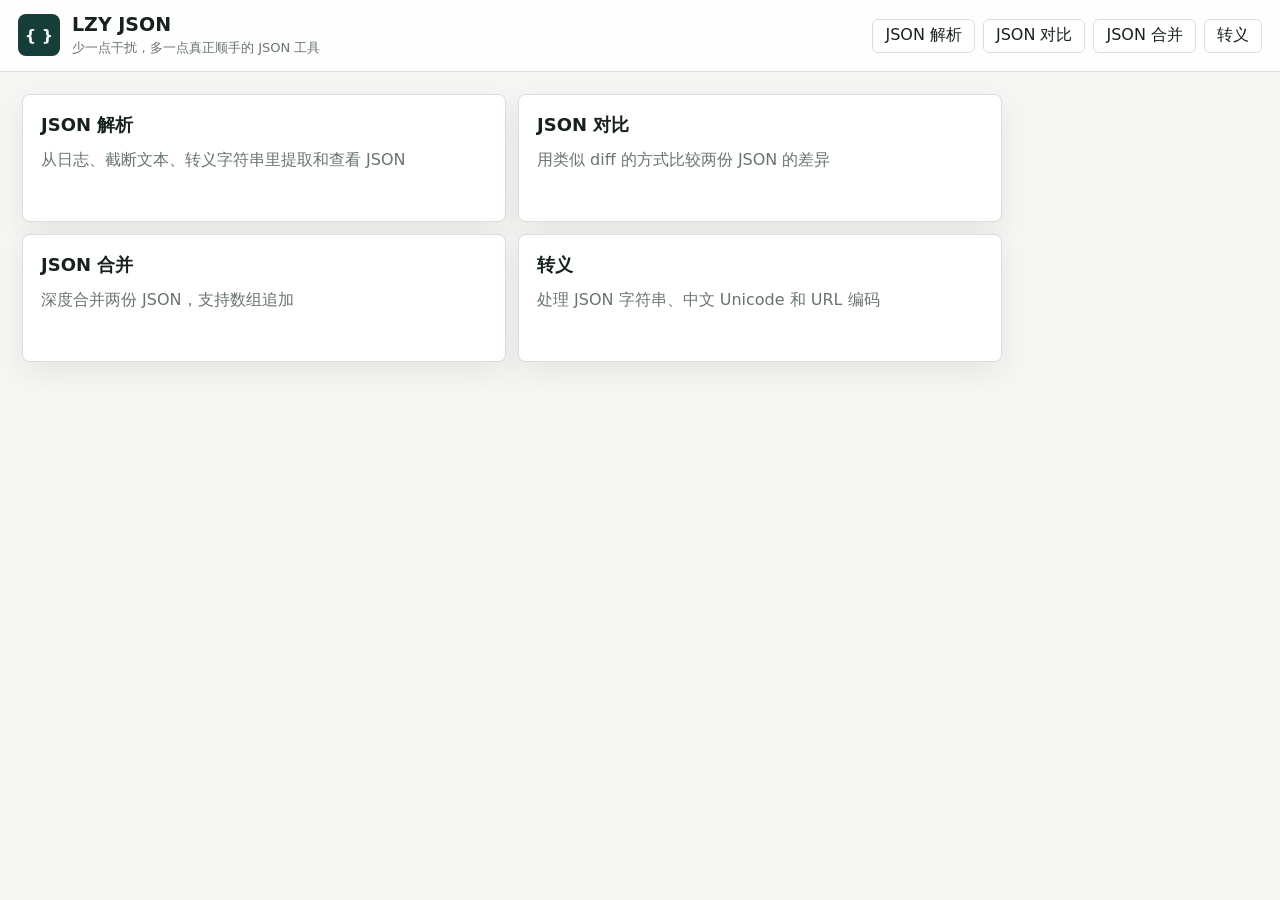
==== index.html @ 44694059 "Add entry and escape tools" ====
<!doctype html>
<html lang="zh-CN">
  <head>
    <meta charset="UTF-8" />
    <meta name="viewport" content="width=device-width, initial-scale=1.0" />
    <title>LZY JSON</title>
    <link rel="stylesheet" href="./styles.css?v=20260615-asset5" />
  </head>
  <body>
    <main class="app-shell entry-shell">
      <header class="topbar">
        <div class="brand">
          <span class="brand-mark">{ }</span>
          <div>
            <h1>LZY JSON</h1>
            <p>少一点干扰，多一点真正顺手的 JSON 工具</p>
          </div>
        </div>
        <div class="top-actions">
          <a class="icon-btn link-btn" href="./parse.html">JSON 解析</a>
          <a class="icon-btn link-btn" href="./compare.html">JSON 对比</a>
          <a class="icon-btn link-btn" href="./merge.html">JSON 合并</a>
          <a class="icon-btn link-btn" href="./escape.html">转义</a>
        </div>
      </header>

      <section class="entry-main">
        <div class="entry-grid">
          <a class="entry-card" href="./parse.html">
            <strong>JSON 解析</strong>
            <span>从日志、截断文本、转义字符串里提取和查看 JSON</span>
          </a>
          <a class="entry-card" href="./compare.html">
            <strong>JSON 对比</strong>
            <span>用类似 diff 的方式比较两份 JSON 的差异</span>
          </a>
          <a class="entry-card" href="./merge.html">
            <strong>JSON 合并</strong>
            <span>深度合并两份 JSON，支持数组追加</span>
          </a>
          <a class="entry-card" href="./escape.html">
            <strong>转义</strong>
            <span>处理 JSON 字符串、中文 Unicode 和 URL 编码</span>
          </a>
        </div>
      </section>
    </main>
  </body>
</html>
---- styles.css ----
:root {
  color-scheme: light;
  --bg: #f6f7f4;
  --surface: #ffffff;
  --surface-soft: #eef4f2;
  --ink: #17211f;
  --muted: #687470;
  --line: #d9e0dc;
  --accent: #0f7b68;
  --accent-strong: #075f52;
  --warn: #9b5b00;
  --danger: #b62d3a;
  --good: #18703f;
  --shadow: 0 10px 30px rgba(20, 35, 30, 0.08);
  --code-font-size: 13px;
  font-family:
    Inter, ui-sans-serif, system-ui, -apple-system, BlinkMacSystemFont, "Segoe UI",
    "PingFang SC", "Microsoft YaHei", sans-serif;
}

* {
  box-sizing: border-box;
}

[hidden] {
  display: none !important;
}

body {
  margin: 0;
  min-height: 100vh;
  background: var(--bg);
  color: var(--ink);
}

button,
input,
textarea,
a {
  font: inherit;
}

button {
  height: 34px;
  border: 1px solid var(--line);
  border-radius: 6px;
  background: var(--surface);
  color: var(--ink);
  cursor: pointer;
}

button:hover {
  border-color: #9cb8b1;
}

button:active {
  transform: translateY(1px);
}

button:disabled {
  cursor: not-allowed;
  opacity: 0.45;
}

.app-shell {
  min-height: 100vh;
  display: grid;
  grid-template-rows: auto 1fr;
}

.topbar {
  min-height: 72px;
  display: flex;
  align-items: center;
  justify-content: space-between;
  gap: 24px;
  padding: 12px 18px;
  border-bottom: 1px solid var(--line);
  background: rgba(255, 255, 255, 0.88);
  backdrop-filter: blur(16px);
}

.brand {
  min-width: 0;
  display: flex;
  align-items: center;
  gap: 12px;
}

.brand-mark {
  width: 42px;
  height: 42px;
  display: grid;
  place-items: center;
  border-radius: 8px;
  background: #163d37;
  color: #f5fbf8;
  font-weight: 800;
  letter-spacing: 0;
}

h1,
h2,
p {
  margin: 0;
}

h1 {
  font-size: 19px;
  line-height: 1.1;
}

.brand p {
  margin-top: 4px;
  color: var(--muted);
  font-size: 13px;
}

.top-actions,
.inline-actions,
.tabs,
.page-actions {
  display: flex;
  align-items: center;
  gap: 8px;
}

.tabs {
  flex-wrap: wrap;
}

.icon-btn,
.inline-actions button,
.tab {
  padding: 0 12px;
}

.link-btn {
  height: 34px;
  display: inline-flex;
  align-items: center;
  justify-content: center;
  border: 1px solid var(--line);
  border-radius: 6px;
  background: var(--surface);
  color: var(--ink);
  text-decoration: none;
}

.case-menu {
  position: relative;
  display: inline-flex;
}

.case-popover {
  position: absolute;
  top: calc(100% + 6px);
  right: 0;
  z-index: 20;
  min-width: 128px;
  padding: 6px;
  border: 1px solid var(--line);
  border-radius: 8px;
  background: #fff;
  box-shadow: 0 14px 34px rgba(24, 49, 44, 0.16);
}

.case-popover button {
  width: 100%;
  justify-content: flex-start;
  border: 0;
  background: transparent;
  text-align: left;
}

.case-popover button:hover {
  background: #eef5f2;
}

.workspace {
  --input-width: 48%;
  min-height: 0;
  display: grid;
  grid-template-columns: minmax(260px, var(--input-width)) 8px minmax(360px, 1fr);
  gap: 8px;
  padding: 12px;
}

.split-handle {
  align-self: stretch;
  border-radius: 999px;
  background: transparent;
  cursor: col-resize;
  position: relative;
}

.split-handle::before {
  content: "";
  position: absolute;
  top: 8px;
  bottom: 8px;
  left: 3px;
  width: 2px;
  border-radius: 999px;
  background: #cfd9d5;
}

.split-handle:hover::before,
.split-handle.dragging::before {
  background: var(--accent);
}

.pane {
  min-width: 0;
  min-height: 0;
  display: grid;
  grid-template-rows: auto 1fr;
  border: 1px solid var(--line);
  border-radius: 8px;
  background: var(--surface);
  box-shadow: var(--shadow);
  overflow: hidden;
}

.result-pane {
  position: relative;
  grid-template-rows: auto auto auto auto auto minmax(0, 1fr);
}

.pane-head {
  min-height: 54px;
  display: flex;
  justify-content: space-between;
  align-items: center;
  gap: 16px;
  padding: 10px 12px;
  border-bottom: 1px solid var(--line);
}

.pane-head h2 {
  font-size: 15px;
}

.pane-head span {
  display: inline-block;
  margin-top: 3px;
  color: var(--muted);
  font-size: 12px;
}

textarea {
  width: 100%;
  min-width: 0;
  min-height: 0;
  resize: none;
  border: 0;
  outline: 0;
  padding: 14px;
  color: #14201e;
  background: #fbfcfa;
  font-family: "SFMono-Regular", Consolas, "Liberation Mono", Menlo, monospace;
  font-size: var(--code-font-size);
  line-height: 1.6;
}

.status-panel {
  margin: 10px 12px 0;
  padding: 9px 11px;
  border: 1px solid var(--line);
  border-radius: 6px;
  background: var(--surface-soft);
  color: var(--muted);
  font-size: 13px;
  line-height: 1.45;
}

.status-panel.ok {
  border-color: #b8d8c6;
  background: #eff8f2;
  color: var(--good);
}

.status-panel.warn {
  border-color: #ead2a6;
  background: #fff8e8;
  color: var(--warn);
}

.status-panel.error {
  border-color: #efbdc2;
  background: #fff1f2;
  color: var(--danger);
}

.candidate-bar {
  display: flex;
  flex-wrap: wrap;
  gap: 8px;
  padding: 8px 12px 0;
  overflow: visible;
}

.candidate-bar button {
  flex: 0 0 auto;
  height: 30px;
  background: #f8faf8;
  color: #41514d;
  font-size: 12px;
}

.candidate-bar button.active {
  border-color: var(--accent);
  color: var(--accent-strong);
  background: #edf8f5;
}

.context-toggle {
  justify-self: start;
  width: fit-content;
  height: 30px;
  margin: 8px 12px 0;
  padding: 0 10px;
  border-color: #cfe0da;
  background: #f3faf7;
  color: #176a5d;
  font-size: 12px;
}

.context-popover {
  position: fixed;
  z-index: 20;
  width: min(720px, calc(100vw - 24px));
  max-height: min(420px, calc(100vh - 96px));
  display: grid;
  grid-template-columns: repeat(auto-fit, minmax(240px, 1fr));
  gap: 8px;
  padding: 10px;
  border: 1px solid #cad9d4;
  border-radius: 8px;
  background: rgba(255, 255, 255, 0.98);
  box-shadow: 0 18px 50px rgba(20, 35, 30, 0.18);
  overflow: auto;
}

.context-popover-head {
  grid-column: 1 / -1;
  display: flex;
  align-items: center;
  justify-content: space-between;
  gap: 12px;
  padding: 0 2px 2px;
}

.context-popover-head strong {
  font-size: 13px;
}

.context-popover-head button {
  height: 26px;
  padding: 0 8px;
  color: var(--muted);
  font-size: 12px;
}

.context-popover > .context-item {
  min-width: 0;
  border: 1px solid var(--line);
  border-radius: 6px;
  background: #fbfcfa;
}

.context-head {
  display: flex;
  align-items: center;
  justify-content: space-between;
  gap: 8px;
  padding: 7px 9px 0;
}

.context-popover strong {
  color: var(--muted);
  font-size: 12px;
}

.context-head button {
  height: 24px;
  padding: 0 8px;
  color: var(--muted);
  font-size: 12px;
}

.context-tokens {
  max-height: 96px;
  display: flex;
  flex-wrap: wrap;
  gap: 5px;
  padding: 7px 9px 9px;
  overflow: auto;
  color: #30413d;
  font-family: "SFMono-Regular", Consolas, "Liberation Mono", Menlo, monospace;
  font-size: calc(var(--code-font-size) - 1px);
  line-height: 1.45;
}

.context-token {
  max-width: 100%;
  padding: 2px 6px;
  border: 1px solid #dfe8e4;
  border-radius: 5px;
  background: #ffffff;
  overflow-wrap: anywhere;
}

.context-empty {
  color: var(--muted);
}

.tool-row {
  display: flex;
  justify-content: space-between;
  align-items: center;
  gap: 12px;
  padding: 9px 12px;
  border-bottom: 1px solid var(--line);
  background: #ffffff;
  flex-wrap: wrap;
}

.search-box {
  flex: 1;
  min-width: 160px;
  display: flex;
  align-items: center;
  gap: 8px;
  height: 36px;
  border: 1px solid var(--line);
  border-radius: 6px;
  padding: 0 10px;
  background: #fbfcfa;
  color: var(--muted);
  font-size: 13px;
}

.search-box input {
  min-width: 0;
  flex: 1;
  border: 0;
  outline: 0;
  background: transparent;
}

.switches {
  display: flex;
  align-items: center;
  gap: 10px;
  color: var(--muted);
  font-size: 13px;
}

.font-controls {
  display: inline-flex;
  align-items: center;
  gap: 6px;
  color: var(--muted);
  font-size: 12px;
}

.font-controls button {
  width: 34px;
  height: 30px;
  padding: 0;
}

.font-controls span {
  min-width: 34px;
  text-align: center;
}

.switches label {
  display: inline-flex;
  align-items: center;
  gap: 5px;
  white-space: nowrap;
}

.switches input[type="checkbox"] {
  width: 15px;
  height: 15px;
  accent-color: var(--accent);
}

.switches input[type="number"] {
  width: 46px;
  height: 30px;
  border: 1px solid var(--line);
  border-radius: 6px;
  padding: 0 6px;
  background: #fff;
}

.tab.active {
  border-color: var(--accent);
  background: #eaf6f3;
  color: var(--accent-strong);
}

.view-stack {
  min-height: 0;
  min-width: 0;
  overflow: auto;
  background: #f4f7f5;
}

.tree-view,
.table-view,
.diff-view {
  padding: 10px;
}

.raw-view {
  box-sizing: border-box;
  width: 100%;
  max-width: 100%;
  min-width: 0;
  min-height: 100%;
  margin: 0;
  padding: 14px;
  overflow: auto;
  font-family: "SFMono-Regular", Consolas, "Liberation Mono", Menlo, monospace;
  font-size: var(--code-font-size);
  line-height: 1.6;
  white-space: pre-wrap;
  overflow-wrap: anywhere;
  word-break: break-all;
  contain: inline-size;
}

.json-text-view {
  display: block;
  tab-size: 2;
}

.json-text-node.collapsed > .json-text-children,
.json-text-node.collapsed > .json-text-closing {
  display: none;
}

.json-text-line {
  min-width: 0;
  display: grid;
  grid-template-columns: 20px minmax(0, 1fr);
  padding-left: calc(var(--text-depth) * 20px);
  line-height: 1.62;
}

.json-text-line code {
  min-width: 0;
  white-space: pre-wrap;
  overflow-wrap: anywhere;
  word-break: break-all;
}

.json-text-toggle {
  width: 18px;
  height: 22px;
  margin-top: 1px;
  padding: 0;
  border: 0;
  border-radius: 4px;
  background: transparent;
  color: #48655e;
  font-family: inherit;
  line-height: 1;
}

.json-text-toggle:hover {
  background: #e5efeb;
}

.json-text-toggle.empty {
  pointer-events: none;
}

.tree-view {
  display: grid;
  gap: 3px;
}

.node {
  position: relative;
  min-height: 32px;
  display: grid;
  grid-template-columns: 24px minmax(0, 1fr) auto;
  align-items: center;
  gap: 7px;
  margin-left: calc(var(--depth) * 18px);
  padding: 4px 8px 4px 2px;
  border: 1px solid transparent;
  border-radius: 6px;
  font-family: "SFMono-Regular", Consolas, "Liberation Mono", Menlo, monospace;
  font-size: var(--code-font-size);
  line-height: 1.45;
}

.node::before {
  content: "";
  position: absolute;
  left: -10px;
  top: -4px;
  bottom: -4px;
  width: 1px;
  background: #dfe7e3;
  opacity: 0.85;
}

.node[style*="--depth: 0"]::before {
  display: none;
}

.node:hover {
  border-color: #d7e4df;
  background: #ffffff;
}

.container-node {
  background: rgba(255, 255, 255, 0.54);
}

.scalar-node {
  background: rgba(255, 255, 255, 0.3);
}

.node.hidden {
  display: none;
}

.twisty {
  width: 24px;
  height: 24px;
  padding: 0;
  border: 0;
  background: transparent;
  color: #47645e;
  font-size: 15px;
}

.twisty.empty {
  visibility: hidden;
}

.node-main {
  min-width: 0;
  display: flex;
  align-items: baseline;
  gap: 7px;
  overflow-wrap: anywhere;
}

.key {
  color: #1d5275;
  font-weight: 650;
}

.string {
  color: #8a4b12;
}

.number,
.boolean {
  color: #6741a1;
}

.null {
  color: #7b8790;
}

.meta {
  color: #74817d;
  font-size: 12px;
}

.node-title {
  min-width: 0;
}

.node-separator {
  color: #97a5a1;
}

.value-preview {
  min-width: 0;
  color: #30413d;
}

.editable-token {
  cursor: text;
  border-radius: 4px;
}

.editable-token:hover {
  background: #eaf3ef;
  box-shadow: 0 0 0 2px #eaf3ef;
}

.inline-edit-input {
  width: min(360px, 100%);
  min-width: 90px;
  height: 26px;
  padding: 2px 6px;
  border: 1px solid var(--accent);
  border-radius: 5px;
  background: #fff;
  color: var(--ink);
  font: inherit;
}

.type-pill {
  display: inline-flex;
  align-items: center;
  height: 20px;
  padding: 0 7px;
  border-radius: 999px;
  background: #e8f2ef;
  color: #176a5d;
  font-family: inherit;
  font-size: 11px;
  font-weight: 700;
}

.badge {
  display: inline-flex;
  align-items: center;
  height: 20px;
  margin-left: 6px;
  padding: 0 6px;
  border-radius: 999px;
  background: #e9f4f0;
  color: #0d6a5b;
  font-family: inherit;
  font-size: 11px;
}

.node-actions {
  display: flex;
  gap: 5px;
  opacity: 0;
  white-space: nowrap;
}

.copy-action {
  height: 24px;
  padding: 0 7px;
  border-color: #d2ddd9;
  background: #ffffff;
  font-size: 12px;
  color: #61706c;
}

.node:hover .node-actions,
.node:focus-within .node-actions {
  opacity: 1;
}

.match .node-main {
  background: #fff0bd;
  border-radius: 5px;
  padding: 1px 4px;
}

table {
  width: 100%;
  border-collapse: collapse;
  font-size: var(--code-font-size);
}

th,
td {
  max-width: 260px;
  padding: 8px 10px;
  border: 1px solid var(--line);
  text-align: left;
  vertical-align: top;
  overflow-wrap: anywhere;
}

th {
  position: sticky;
  top: 0;
  background: #eef4f2;
  z-index: 1;
}

.empty-state {
  padding: 28px;
  color: var(--muted);
  text-align: center;
}

.diff-input-row {
  display: grid;
  grid-template-columns: 160px minmax(240px, 1fr);
  gap: 12px;
  align-items: stretch;
}

.diff-input-row > div {
  padding: 10px;
  border: 1px solid var(--line);
  border-radius: 6px;
  background: #eef4f2;
}

.diff-input-row strong,
.diff-input-row span {
  display: block;
  color: var(--ink);
  font-size: 13px;
}

.diff-input-row p {
  margin-top: 5px;
  color: var(--muted);
  font-size: 12px;
  line-height: 1.45;
}

.diff-input-row label {
  min-width: 0;
  display: grid;
  grid-template-rows: auto 120px;
  gap: 6px;
  color: var(--muted);
  font-size: 13px;
}

.diff-input-row textarea {
  min-height: 120px;
  border: 1px solid var(--line);
  border-radius: 6px;
}

.diff-summary {
  margin-top: 10px;
  padding: 8px 10px;
  border: 1px solid var(--line);
  border-radius: 6px;
  background: #fbfcfa;
  color: var(--muted);
  font-size: 13px;
}

.diff-result {
  margin-top: 10px;
  display: grid;
  gap: 10px;
}

.git-diff-hunk {
  overflow: hidden;
  border: 1px solid #d7e0dc;
  border-radius: 8px;
  background: #fff;
  font-family: "SFMono-Regular", Consolas, "Liberation Mono", Menlo, monospace;
  font-size: var(--code-font-size);
}

.git-diff-hunk header {
  display: flex;
  align-items: center;
  gap: 8px;
  padding: 7px 10px;
  border-bottom: 1px solid #d7e0dc;
  background: #eef4f2;
  color: #53625e;
}

.git-diff-hunk header strong {
  color: #1f3d38;
  font-weight: 700;
  overflow-wrap: anywhere;
}

.git-diff-hunk header em {
  margin-left: auto;
  color: #71807b;
  font-style: normal;
}

.git-diff-code {
  display: grid;
}

.git-diff-line {
  display: grid;
  grid-template-columns: 28px minmax(0, 1fr);
  min-height: 24px;
  line-height: 1.55;
}

.git-diff-line code {
  padding: 3px 10px 3px 0;
  white-space: pre-wrap;
  overflow-wrap: anywhere;
}

.git-diff-sign {
  padding-top: 3px;
  text-align: center;
  user-select: none;
}

.git-diff-line.add {
  background: #e9f8ee;
  color: #143d26;
}

.git-diff-line.add .git-diff-sign {
  background: #d4f0dd;
  color: #176437;
}

.git-diff-line.del {
  background: #fff0f1;
  color: #5c1d24;
}

.git-diff-line.del .git-diff-sign {
  background: #f8d7da;
  color: #9f2835;
}

.json-body-diff {
  display: grid;
  grid-template-columns: minmax(0, 1fr) minmax(0, 1fr);
  overflow: hidden;
  border: 1px solid #d7e0dc;
  border-radius: 8px;
  background: #fff;
  font-family: "SFMono-Regular", Consolas, "Liberation Mono", Menlo, monospace;
  font-size: var(--code-font-size);
}

.json-body-head {
  position: sticky;
  top: 0;
  z-index: 1;
  padding: 8px 10px;
  border-bottom: 1px solid #d7e0dc;
  background: #eef4f2;
  color: #52615d;
  font-family: Inter, ui-sans-serif, system-ui, -apple-system, BlinkMacSystemFont, "Segoe UI",
    "PingFang SC", "Microsoft YaHei", sans-serif;
  font-weight: 700;
}

.json-body-head:first-child,
.json-body-cell.left {
  border-right: 1px solid #d7e0dc;
}

.json-body-cell {
  min-width: 0;
  display: grid;
  grid-template-columns: 24px minmax(0, 1fr);
  min-height: 26px;
  line-height: 1.55;
  border-bottom: 1px solid #edf2f0;
}

.json-body-cell code {
  min-width: 0;
  padding: 3px 8px 3px 0;
  white-space: pre-wrap;
  overflow-wrap: anywhere;
}

.json-prefix {
  padding-top: 3px;
  text-align: center;
  user-select: none;
}

.json-key {
  color: #1d5275;
  font-weight: 700;
}

.json-body-cell.added.right,
.json-body-cell.changed.right {
  background: #e9f8ee;
}

.json-body-cell.added.right .json-prefix,
.json-body-cell.changed.right .json-prefix {
  background: #d4f0dd;
  color: #176437;
}

.json-body-cell.removed.left,
.json-body-cell.changed.left {
  background: #fff0f1;
}

.json-body-cell.removed.left .json-prefix,
.json-body-cell.changed.left .json-prefix {
  background: #f8d7da;
  color: #9f2835;
}

.json-body-cell.added.left,
.json-body-cell.removed.right {
  background: #fafcfb;
  color: #a3afab;
}

.diff-row {
  display: grid;
  grid-template-columns: 88px minmax(140px, 1fr) minmax(120px, 1fr) minmax(120px, 1fr);
  gap: 8px;
  align-items: start;
  padding: 8px 10px;
  border: 1px solid var(--line);
  border-radius: 6px;
  background: #fff;
  font-family: "SFMono-Regular", Consolas, "Liberation Mono", Menlo, monospace;
  font-size: 12px;
  line-height: 1.45;
}

.diff-row.added {
  border-color: #b8d8c6;
  background: #f1f9f4;
}

.diff-row.removed {
  border-color: #efbdc2;
  background: #fff3f4;
}

.diff-row.changed {
  border-color: #ead2a6;
  background: #fff9ec;
}

.diff-kind {
  font-family: inherit;
  font-weight: 700;
}

.diff-path,
.diff-value {
  overflow-wrap: anywhere;
}

.toast {
  position: fixed;
  left: 50%;
  bottom: 20px;
  transform: translateX(-50%);
  max-width: min(420px, calc(100vw - 32px));
  padding: 10px 14px;
  border-radius: 6px;
  background: #14201e;
  color: #fff;
  font-size: 13px;
  opacity: 0;
  pointer-events: none;
  transition: opacity 0.16s ease;
}

.toast.show {
  opacity: 1;
}

.compare-shell {
  min-height: 100vh;
}

.entry-shell {
  min-height: 100vh;
}

.entry-main {
  min-height: 0;
  display: grid;
  align-content: start;
  padding: 22px;
}

.entry-grid {
  width: min(980px, 100%);
  display: grid;
  grid-template-columns: repeat(2, minmax(0, 1fr));
  gap: 12px;
}

.entry-card {
  min-height: 128px;
  display: grid;
  align-content: start;
  gap: 10px;
  padding: 18px;
  border: 1px solid var(--line);
  border-radius: 8px;
  background: #fff;
  color: var(--ink);
  text-decoration: none;
  box-shadow: var(--shadow);
}

.entry-card:hover {
  border-color: #9cb8b1;
}

.entry-card strong {
  font-size: 18px;
}

.entry-card span {
  color: var(--muted);
  line-height: 1.6;
}

.compare-workspace {
  min-height: 0;
  display: grid;
  grid-template-rows: auto minmax(260px, 42vh) minmax(0, 1fr);
  gap: 10px;
  padding: 12px;
}

.page-actions {
  min-width: 0;
  justify-content: flex-end;
  flex-wrap: wrap;
}

.compare-grid {
  min-height: 0;
  display: grid;
  grid-template-columns: minmax(260px, 1fr) minmax(260px, 1fr);
  gap: 10px;
}

.compare-pane {
  min-width: 0;
  min-height: 0;
  display: grid;
  grid-template-rows: auto 1fr;
  border: 1px solid var(--line);
  border-radius: 8px;
  background: #fff;
  box-shadow: var(--shadow);
  overflow: hidden;
}

.compare-pane span {
  padding: 10px 12px;
  border-bottom: 1px solid var(--line);
  color: var(--muted);
  font-size: 13px;
}

.compare-result-pane {
  min-height: 0;
  overflow: auto;
  border: 1px solid var(--line);
  border-radius: 8px;
  background: #f4f7f5;
  box-shadow: var(--shadow);
  padding: 10px;
}

.merge-workspace {
  grid-template-rows: auto minmax(260px, 40vh) minmax(0, 1fr);
}

.merge-select {
  display: inline-flex;
  align-items: center;
  gap: 6px;
  color: var(--muted);
  font-size: 13px;
}

.merge-select select {
  height: 34px;
  padding: 0 10px;
  border: 1px solid var(--line);
  border-radius: 6px;
  background: var(--surface);
  color: var(--ink);
  font: inherit;
}

.merge-output {
  min-height: 0;
  margin: 0;
  padding: 12px;
  overflow: auto;
  border: 1px solid #d7e0dc;
  border-radius: 8px;
  background: #fff;
  color: #21332f;
  font-family: "SFMono-Regular", Consolas, "Liberation Mono", Menlo, monospace;
  font-size: var(--code-font-size);
  line-height: 1.62;
  white-space: pre-wrap;
  overflow-wrap: anywhere;
}

.escape-help {
  min-height: 82px;
}

@media (max-width: 860px) {
  .topbar,
  .pane-head,
  .tool-row {
    align-items: stretch;
    flex-direction: column;
  }

  .top-actions,
  .inline-actions,
  .tabs,
  .page-actions,
  .switches {
    flex-wrap: wrap;
  }

  .context-panel {
    grid-template-columns: 1fr;
  }

  .workspace {
    grid-template-columns: 1fr;
    grid-template-rows: minmax(300px, 42vh) 0 minmax(420px, 1fr);
  }

  .split-handle {
    display: none;
  }

  .diff-input-row,
  .diff-row,
  .compare-grid,
  .entry-grid {
    grid-template-columns: 1fr;
  }

  .compare-workspace {
    grid-template-rows: auto auto minmax(360px, 1fr);
  }
}
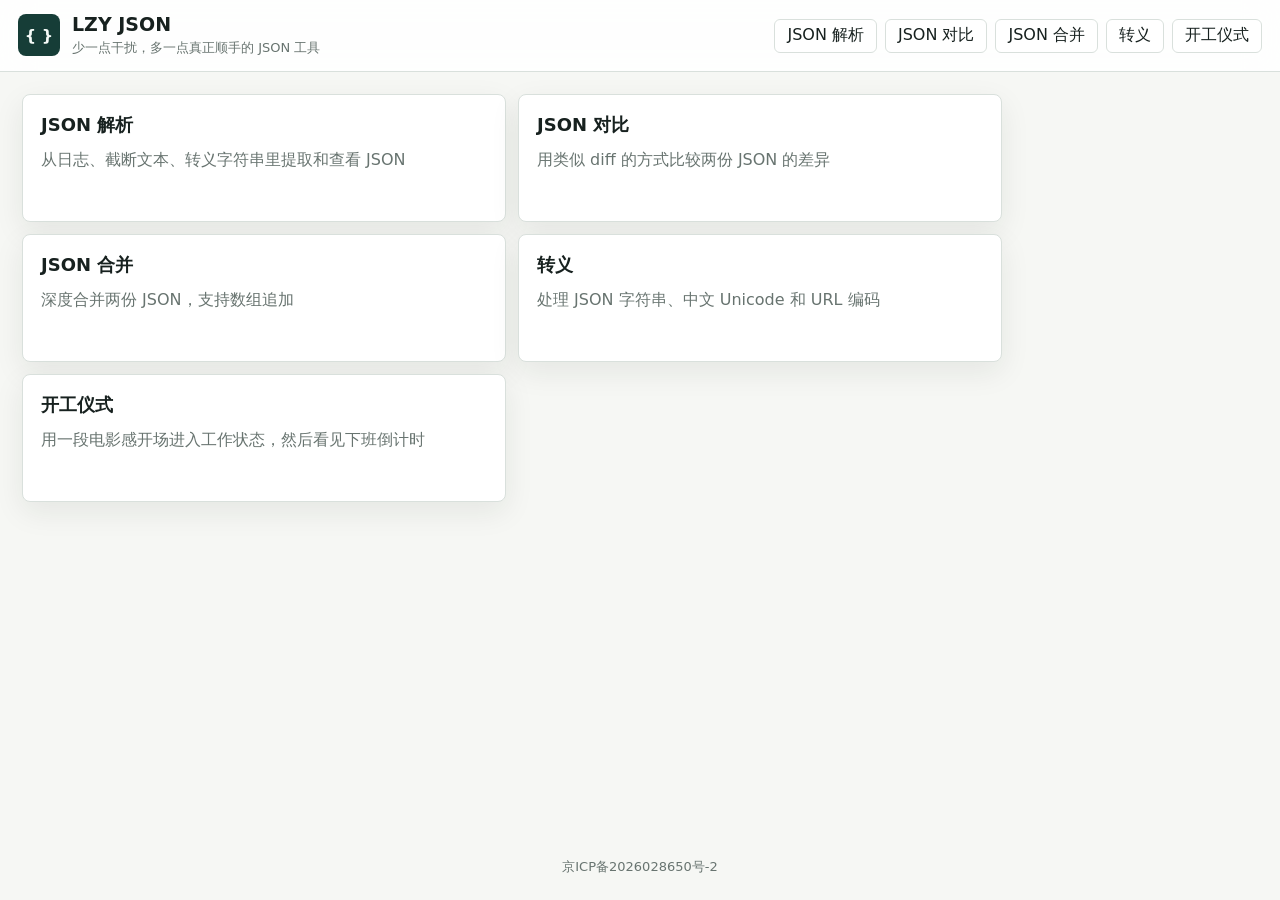
==== commit 54cef402: "Add workday page and beian footer" ====
--- a/index.html
+++ b/index.html
@@ -4,7 +4,7 @@
     <meta charset="UTF-8" />
     <meta name="viewport" content="width=device-width, initial-scale=1.0" />
     <title>LZY JSON</title>
-    <link rel="stylesheet" href="./styles.css?v=20260615-asset5" />
+    <link rel="stylesheet" href="./styles.css?v=20260625-beian1" />
   </head>
   <body>
     <main class="app-shell entry-shell">
@@ -21,6 +21,7 @@
           <a class="icon-btn link-btn" href="./compare.html">JSON 对比</a>
           <a class="icon-btn link-btn" href="./merge.html">JSON 合并</a>
           <a class="icon-btn link-btn" href="./escape.html">转义</a>
+          <a class="icon-btn link-btn" href="./workday.html">开工仪式</a>
         </div>
       </header>
 
@@ -42,8 +43,16 @@
             <strong>转义</strong>
             <span>处理 JSON 字符串、中文 Unicode 和 URL 编码</span>
           </a>
+          <a class="entry-card" href="./workday.html">
+            <strong>开工仪式</strong>
+            <span>用一段电影感开场进入工作状态，然后看见下班倒计时</span>
+          </a>
         </div>
       </section>
+
+      <footer class="site-footer">
+        <a href="https://beian.miit.gov.cn/" target="_blank" rel="noopener noreferrer">京ICP备2026028650号-2</a>
+      </footer>
     </main>
   </body>
 </html>
--- a/styles.css
+++ b/styles.css
@@ -65,7 +65,7 @@
 .app-shell {
   min-height: 100vh;
   display: grid;
-  grid-template-rows: auto 1fr;
+  grid-template-rows: auto 1fr auto;
 }
 
 .topbar {
@@ -119,18 +119,21 @@
 .top-actions,
 .inline-actions,
 .tabs,
+.view-actions,
 .page-actions {
   display: flex;
   align-items: center;
   gap: 8px;
 }
 
-.tabs {
+.tabs,
+.view-actions {
   flex-wrap: wrap;
 }
 
 .icon-btn,
 .inline-actions button,
+.view-actions button,
 .tab {
   padding: 0 12px;
 }
@@ -145,6 +148,27 @@
   background: var(--surface);
   color: var(--ink);
   text-decoration: none;
+}
+
+.site-footer {
+  display: flex;
+  align-items: center;
+  justify-content: center;
+  padding: 16px 20px 22px;
+  color: var(--muted);
+  font-size: 13px;
+  line-height: 1.6;
+}
+
+.site-footer a {
+  color: inherit;
+  text-decoration: none;
+}
+
+.site-footer a:hover {
+  color: var(--accent-strong);
+  text-decoration: underline;
+  text-underline-offset: 3px;
 }
 
 .case-menu {
@@ -178,10 +202,10 @@
 }
 
 .workspace {
-  --input-width: 48%;
+  --input-width: 38%;
   min-height: 0;
   display: grid;
-  grid-template-columns: minmax(260px, var(--input-width)) 8px minmax(360px, 1fr);
+  grid-template-columns: minmax(240px, var(--input-width)) 8px minmax(420px, 1fr);
   gap: 8px;
   padding: 12px;
 }
@@ -571,6 +595,8 @@
   color: #48655e;
   font-family: inherit;
   line-height: 1;
+  user-select: none;
+  touch-action: manipulation;
 }
 
 .json-text-toggle:hover {
@@ -583,31 +609,31 @@
 
 .tree-view {
   display: grid;
-  gap: 3px;
+  gap: 1px;
 }
 
 .node {
   position: relative;
-  min-height: 32px;
-  display: grid;
-  grid-template-columns: 24px minmax(0, 1fr) auto;
+  min-height: 26px;
+  display: grid;
+  grid-template-columns: 20px minmax(0, 1fr) auto;
   align-items: center;
-  gap: 7px;
-  margin-left: calc(var(--depth) * 18px);
-  padding: 4px 8px 4px 2px;
+  gap: 5px;
+  margin-left: calc(var(--depth) * 14px);
+  padding: 2px 6px 2px 1px;
   border: 1px solid transparent;
-  border-radius: 6px;
+  border-radius: 5px;
   font-family: "SFMono-Regular", Consolas, "Liberation Mono", Menlo, monospace;
   font-size: var(--code-font-size);
-  line-height: 1.45;
+  line-height: 1.32;
 }
 
 .node::before {
   content: "";
   position: absolute;
-  left: -10px;
-  top: -4px;
-  bottom: -4px;
+  left: -8px;
+  top: -2px;
+  bottom: -2px;
   width: 1px;
   background: #dfe7e3;
   opacity: 0.85;
@@ -635,13 +661,15 @@
 }
 
 .twisty {
-  width: 24px;
-  height: 24px;
+  width: 20px;
+  height: 20px;
   padding: 0;
   border: 0;
   background: transparent;
   color: #47645e;
-  font-size: 15px;
+  font-size: 13px;
+  user-select: none;
+  touch-action: manipulation;
 }
 
 .twisty.empty {
@@ -652,13 +680,14 @@
   min-width: 0;
   display: flex;
   align-items: baseline;
-  gap: 7px;
-  overflow-wrap: anywhere;
+  gap: 5px;
+  overflow-wrap: normal;
 }
 
 .key {
   color: #1d5275;
   font-weight: 650;
+  white-space: nowrap;
 }
 
 .string {
@@ -681,6 +710,8 @@
 
 .node-title {
   min-width: 0;
+  flex: 0 0 auto;
+  white-space: nowrap;
 }
 
 .node-separator {
@@ -688,8 +719,15 @@
 }
 
 .value-preview {
+  flex: 1 1 auto;
   min-width: 0;
   color: #30413d;
+  overflow-wrap: anywhere;
+}
+
+.value-preview.editing {
+  display: block;
+  align-self: center;
 }
 
 .editable-token {
@@ -703,8 +741,9 @@
 }
 
 .inline-edit-input {
-  width: min(360px, 100%);
+  width: 100%;
   min-width: 90px;
+  max-width: 100%;
   height: 26px;
   padding: 2px 6px;
   border: 1px solid var(--accent);
@@ -717,39 +756,39 @@
 .type-pill {
   display: inline-flex;
   align-items: center;
-  height: 20px;
-  padding: 0 7px;
-  border-radius: 999px;
-  background: #e8f2ef;
-  color: #176a5d;
+  height: 18px;
+  padding: 0 6px;
+  border-radius: 5px;
+  background: #eef1f0;
+  color: #7a8582;
   font-family: inherit;
   font-size: 11px;
-  font-weight: 700;
+  font-weight: 600;
 }
 
 .badge {
   display: inline-flex;
   align-items: center;
-  height: 20px;
-  margin-left: 6px;
+  height: 18px;
+  margin-left: 4px;
   padding: 0 6px;
-  border-radius: 999px;
-  background: #e9f4f0;
-  color: #0d6a5b;
+  border-radius: 5px;
+  background: #f0f2f1;
+  color: #7a8582;
   font-family: inherit;
   font-size: 11px;
 }
 
 .node-actions {
   display: flex;
-  gap: 5px;
+  gap: 4px;
   opacity: 0;
   white-space: nowrap;
 }
 
 .copy-action {
-  height: 24px;
-  padding: 0 7px;
+  height: 22px;
+  padding: 0 6px;
   border-color: #d2ddd9;
   background: #ffffff;
   font-size: 12px;
@@ -1213,10 +1252,829 @@
   min-height: 82px;
 }
 
+.workday-page {
+  min-height: 100vh;
+  background: #050806;
+  color: #f8efe0;
+  overflow-x: hidden;
+}
+
+.workday-shell {
+  position: relative;
+  min-height: 100vh;
+  overflow: hidden;
+  isolation: isolate;
+  background: #050806;
+}
+
+.workday-backdrop {
+  position: fixed;
+  inset: 0;
+  z-index: -2;
+  overflow: hidden;
+  background: #050806;
+}
+
+.workday-backdrop img {
+  width: 100%;
+  height: 100%;
+  object-fit: cover;
+  opacity: 0.98;
+  transform: scale(1.035);
+  filter: saturate(1.08) contrast(1.04) brightness(0.92);
+  transition:
+    opacity 0.5s ease,
+    filter 0.5s ease,
+    transform 1.2s ease;
+}
+
+.workday-shell[data-intro="ready"] .workday-backdrop img,
+.workday-shell[data-intro="armed"] .workday-backdrop img {
+  opacity: 0.16;
+  transform: scale(1.1);
+  filter: saturate(0.72) contrast(1.18) brightness(0.34) blur(10px);
+}
+
+.workday-shell[data-intro="slicing"] .workday-backdrop img {
+  opacity: 0.72;
+  transform: scale(1.055);
+  filter: saturate(1.1) contrast(1.12) brightness(0.78) blur(2px);
+}
+
+.workday-backdrop canvas,
+.cinema-vignette,
+.cinema-scan {
+  position: absolute;
+  inset: 0;
+  pointer-events: none;
+}
+
+.workday-backdrop canvas {
+  mix-blend-mode: screen;
+  opacity: 0.58;
+}
+
+.cinema-vignette {
+  background:
+    linear-gradient(180deg, rgba(5, 8, 6, 0.84), rgba(5, 8, 6, 0.18) 42%, rgba(5, 8, 6, 0.74)),
+    radial-gradient(circle at 52% 42%, rgba(237, 167, 71, 0.1), transparent 34%),
+    radial-gradient(circle at 74% 44%, rgba(20, 148, 142, 0.18), transparent 30%);
+}
+
+.cinema-scan {
+  opacity: 0.16;
+  background-image: linear-gradient(rgba(255, 255, 255, 0.12) 1px, transparent 1px);
+  background-size: 100% 5px;
+}
+
+.ritual-intro,
+.countdown-stage {
+  min-height: 100vh;
+}
+
+.ritual-intro {
+  position: absolute;
+  inset: 0;
+  z-index: 4;
+  display: grid;
+  place-items: center;
+  padding: 96px 28px;
+  overflow: hidden;
+  cursor: pointer;
+}
+
+.ritual-intro::before {
+  content: "";
+  position: absolute;
+  inset: 0;
+  z-index: 0;
+  background:
+    radial-gradient(circle at 50% 50%, rgba(255, 245, 225, 0.07), transparent 19%),
+    linear-gradient(90deg, rgba(0, 0, 0, 0.96), rgba(2, 6, 7, 0.8) 50%, rgba(0, 0, 0, 0.96)),
+    linear-gradient(180deg, rgba(0, 0, 0, 0.98), rgba(2, 7, 8, 0.72) 46%, rgba(0, 0, 0, 0.98));
+  transition: opacity 0.42s ease;
+}
+
+.ritual-intro::after {
+  content: "";
+  position: absolute;
+  inset: -28%;
+  z-index: 1;
+  opacity: 0;
+  pointer-events: none;
+  background: linear-gradient(108deg, transparent 44%, rgba(255, 244, 218, 0.28), transparent 56%);
+  transform: translateX(-55%) rotate(-8deg);
+}
+
+.intro-static,
+.intro-ambient {
+  position: absolute;
+  inset: 0;
+  pointer-events: none;
+}
+
+.intro-static {
+  z-index: 1;
+  opacity: 0.22;
+  background-image:
+    linear-gradient(rgba(255, 255, 255, 0.11) 1px, transparent 1px),
+    radial-gradient(circle at 50% 50%, rgba(62, 212, 199, 0.1), transparent 40%);
+  background-size:
+    100% 4px,
+    100% 100%;
+}
+
+.intro-ambient {
+  z-index: 1;
+  opacity: 0.44;
+  mix-blend-mode: screen;
+  filter: blur(18px);
+}
+
+.intro-ambient-a {
+  background: radial-gradient(circle at 26% 54%, rgba(62, 212, 199, 0.18), transparent 28%);
+  animation: ambientDriftA 7s ease-in-out infinite alternate;
+}
+
+.intro-ambient-b {
+  background: radial-gradient(circle at 74% 44%, rgba(255, 213, 142, 0.16), transparent 30%);
+  animation: ambientDriftB 8s ease-in-out infinite alternate;
+}
+
+.ritual-intro.is-armed::before {
+  opacity: 0.98;
+}
+
+.ritual-intro.is-armed .ritual-trigger {
+  animation: triggerLock 180ms steps(1, end) forwards;
+}
+
+.ritual-intro.is-slicing {
+  pointer-events: none;
+}
+
+.ritual-intro.is-slicing::before {
+  opacity: 0.28;
+}
+
+.ritual-intro.is-slicing::after {
+  animation: slashWash 620ms ease-out forwards;
+}
+
+.letterbox {
+  position: absolute;
+  left: 0;
+  right: 0;
+  z-index: 6;
+  height: 13vh;
+  background: #020303;
+  pointer-events: none;
+}
+
+.letterbox-top {
+  top: 0;
+}
+
+.letterbox-bottom {
+  bottom: 0;
+}
+
+.ritual-intro.is-slicing .letterbox-top {
+  animation: letterboxTop 900ms 330ms ease-in-out forwards;
+}
+
+.ritual-intro.is-slicing .letterbox-bottom {
+  animation: letterboxBottom 900ms 330ms ease-in-out forwards;
+}
+
+.slash-stage {
+  position: relative;
+  z-index: 3;
+  display: grid;
+  place-items: center;
+  width: 100%;
+}
+
+.workday-eyebrow {
+  color: #ffd58e;
+  font-size: 14px;
+  font-weight: 800;
+}
+
+.ritual-trigger {
+  position: relative;
+  width: min(900px, calc(100vw - 44px));
+  min-height: 154px;
+  display: grid;
+  place-items: center;
+  border: 0;
+  border-radius: 0;
+  padding: 22px 34px;
+  background: transparent;
+  color: #fff6e6;
+  cursor: pointer;
+  text-align: center;
+  text-shadow:
+    0 0 1px rgba(255, 255, 255, 0.9),
+    0 0 34px rgba(62, 212, 199, 0.18),
+    0 14px 48px rgba(0, 0, 0, 0.7);
+  transform: translateZ(0);
+}
+
+.ritual-trigger:disabled {
+  opacity: 1;
+  cursor: default;
+}
+
+.ritual-trigger:active {
+  transform: translateZ(0);
+}
+
+.ritual-trigger::before,
+.ritual-trigger::after {
+  content: "";
+  position: absolute;
+  left: 8%;
+  right: 8%;
+  height: 1px;
+  pointer-events: none;
+  background: linear-gradient(90deg, transparent, rgba(255, 245, 224, 0.34), transparent);
+}
+
+.ritual-trigger::before {
+  top: 0;
+}
+
+.ritual-trigger::after {
+  bottom: 0;
+}
+
+.ritual-text {
+  grid-area: 1 / 1;
+  display: block;
+  max-width: 100%;
+  color: #fff7e8;
+  font-size: 58px;
+  font-weight: 760;
+  letter-spacing: 0;
+  line-height: 1.22;
+  overflow-wrap: anywhere;
+}
+
+.ritual-text-main {
+  position: relative;
+  z-index: 2;
+  animation: ritualTextFlicker 3.4s ease-in-out infinite;
+}
+
+.ritual-text-half {
+  position: relative;
+  z-index: 3;
+  opacity: 0;
+  color: #fff7e8;
+  text-shadow:
+    0 0 2px #ffffff,
+    0 0 22px rgba(255, 213, 142, 0.42),
+    0 0 42px rgba(62, 212, 199, 0.22);
+}
+
+.ritual-text-upper {
+  clip-path: polygon(0 0, 100% 0, 100% 44%, 0 62%);
+}
+
+.ritual-text-lower {
+  clip-path: polygon(0 62%, 100% 44%, 100% 100%, 0 100%);
+}
+
+.slash-blade,
+.slash-flare {
+  position: absolute;
+  z-index: 4;
+  pointer-events: none;
+  opacity: 0;
+}
+
+.slash-blade {
+  top: 50%;
+  left: 50%;
+  width: 76vw;
+  height: 5px;
+  background:
+    linear-gradient(90deg, transparent 3%, rgba(255, 255, 255, 0.98) 46%, #ffffff 50%, rgba(62, 212, 199, 0.74) 54%, transparent 97%),
+    linear-gradient(90deg, transparent 14%, rgba(255, 213, 142, 0.52), transparent 86%);
+  box-shadow:
+    0 0 12px rgba(255, 255, 255, 0.9),
+    0 0 34px rgba(62, 212, 199, 0.48),
+    0 0 66px rgba(255, 213, 142, 0.35);
+  transform: translate3d(-96vw, -50%, 0) rotate(-18deg);
+}
+
+.slash-flare {
+  width: 260px;
+  aspect-ratio: 1;
+  border-radius: 50%;
+  border: 1px solid rgba(255, 245, 224, 0.4);
+  background: radial-gradient(circle, rgba(255, 245, 224, 0.62), rgba(62, 212, 199, 0.12) 34%, transparent 68%);
+  transform: scale(0.08);
+  filter: blur(1px);
+}
+
+.slash-shards {
+  position: absolute;
+  inset: 0;
+  z-index: 5;
+  pointer-events: none;
+}
+
+.slash-shards span {
+  position: absolute;
+  top: 50%;
+  left: 50%;
+  width: var(--w);
+  height: var(--h);
+  border-radius: 999px;
+  opacity: 0;
+  background: linear-gradient(90deg, rgba(255, 255, 255, 0.95), rgba(62, 212, 199, 0.35));
+  box-shadow: 0 0 12px rgba(255, 255, 255, 0.62);
+  transform: translate(-50%, -50%) rotate(var(--r));
+}
+
+.ritual-intro.is-slicing .ritual-text-main {
+  animation: mainTextVanish 220ms ease forwards;
+}
+
+.ritual-intro.is-slicing .ritual-text-upper {
+  animation: splitUpper 1100ms 90ms cubic-bezier(0.16, 0.82, 0.26, 1) forwards;
+}
+
+.ritual-intro.is-slicing .ritual-text-lower {
+  animation: splitLower 1100ms 90ms cubic-bezier(0.16, 0.82, 0.26, 1) forwards;
+}
+
+.ritual-intro.is-slicing .slash-blade {
+  animation: bladeCut 520ms ease-out forwards;
+}
+
+.ritual-intro.is-slicing .slash-flare {
+  animation: flareBurst 680ms 80ms ease-out forwards;
+}
+
+.ritual-intro.is-slicing .slash-shards span {
+  animation: shardBurst 900ms var(--delay) ease-out forwards;
+}
+
+.ritual-intro.intro-complete {
+  animation: introExit 260ms ease forwards;
+}
+
+.countdown-stage {
+  position: relative;
+  z-index: 1;
+  display: grid;
+  grid-template-rows: auto 1fr;
+  opacity: 0;
+  transform: translateY(12px);
+}
+
+.countdown-stage.stage-underlay {
+  opacity: 0.92;
+  transform: none;
+  filter: blur(4px) brightness(0.72);
+}
+
+.countdown-stage.stage-ready {
+  animation: stageEnter 720ms ease-out forwards;
+}
+
+.workday-topbar {
+  min-height: 76px;
+  display: flex;
+  align-items: center;
+  justify-content: space-between;
+  gap: 24px;
+  padding: 16px 22px;
+  border-bottom: 1px solid rgba(255, 228, 177, 0.2);
+  background: rgba(5, 8, 6, 0.36);
+  backdrop-filter: blur(18px);
+}
+
+.workday-brand {
+  min-width: 0;
+  display: inline-flex;
+  align-items: center;
+  gap: 12px;
+  color: #fff7e8;
+  text-decoration: none;
+}
+
+.workday-brand span:last-child {
+  display: grid;
+  gap: 3px;
+}
+
+.workday-brand strong {
+  font-size: 17px;
+}
+
+.workday-brand small {
+  color: rgba(248, 239, 224, 0.62);
+  font-size: 12px;
+}
+
+.workday-topbar .link-btn {
+  border-color: rgba(255, 228, 177, 0.24);
+  background: rgba(7, 15, 15, 0.54);
+  color: #f8efe0;
+}
+
+.workday-topbar .link-btn:hover {
+  border-color: rgba(62, 212, 199, 0.62);
+}
+
+.workday-footer {
+  padding: 0 8vw 28px;
+  justify-content: flex-start;
+  color: rgba(248, 239, 224, 0.68);
+}
+
+.workday-footer a:hover {
+  color: #fff7e8;
+}
+
+.countdown-hero {
+  min-height: 0;
+  display: grid;
+  grid-template-columns: minmax(0, 1fr) minmax(300px, 380px);
+  gap: 40px;
+  align-items: end;
+  padding: 60px 8vw 74px;
+}
+
+.countdown-copy {
+  min-width: 0;
+}
+
+.countdown-copy h1 {
+  margin-top: 12px;
+  color: #fff7e8;
+  font-size: 56px;
+  line-height: 1.04;
+  text-shadow: 0 16px 44px rgba(0, 0, 0, 0.54);
+}
+
+.time-grid {
+  width: min(760px, 100%);
+  display: grid;
+  grid-template-columns: repeat(3, minmax(132px, 1fr));
+  gap: 12px;
+  margin-top: 28px;
+}
+
+.time-unit {
+  min-width: 0;
+  min-height: 142px;
+  display: grid;
+  align-content: center;
+  justify-items: center;
+  gap: 8px;
+  border: 1px solid rgba(255, 228, 177, 0.28);
+  border-radius: 8px;
+  background:
+    linear-gradient(180deg, rgba(255, 255, 255, 0.11), rgba(255, 255, 255, 0.035)),
+    rgba(5, 8, 6, 0.46);
+  box-shadow: 0 20px 60px rgba(0, 0, 0, 0.24);
+  backdrop-filter: blur(18px);
+}
+
+.time-unit strong {
+  color: #fff7e8;
+  font-family: "SFMono-Regular", Consolas, "Liberation Mono", Menlo, monospace;
+  font-size: 56px;
+  line-height: 1;
+}
+
+.time-unit span {
+  color: rgba(248, 239, 224, 0.66);
+  font-size: 14px;
+  font-weight: 700;
+}
+
+.workday-status {
+  max-width: 680px;
+  margin-top: 22px;
+  color: rgba(248, 239, 224, 0.76);
+  font-size: 18px;
+  line-height: 1.65;
+}
+
+.orbit-dashboard {
+  min-width: 0;
+  display: grid;
+  gap: 16px;
+  justify-items: center;
+  padding: 22px;
+  border: 1px solid rgba(62, 212, 199, 0.24);
+  border-radius: 8px;
+  background:
+    linear-gradient(160deg, rgba(11, 25, 24, 0.78), rgba(5, 8, 6, 0.44)),
+    rgba(5, 8, 6, 0.48);
+  box-shadow: 0 24px 70px rgba(0, 0, 0, 0.28);
+  backdrop-filter: blur(18px);
+}
+
+.progress-orbit {
+  width: 210px;
+  aspect-ratio: 1;
+  display: grid;
+  place-items: center;
+  border-radius: 50%;
+  background:
+    radial-gradient(circle, rgba(6, 12, 12, 0.94) 56%, transparent 57%),
+    conic-gradient(#ffd58e var(--progress), rgba(62, 212, 199, 0.2) 0);
+  box-shadow:
+    inset 0 0 40px rgba(62, 212, 199, 0.12),
+    0 0 42px rgba(211, 59, 47, 0.12);
+}
+
+.progress-orbit > div {
+  width: 152px;
+  aspect-ratio: 1;
+  display: grid;
+  align-content: center;
+  justify-items: center;
+  gap: 6px;
+  border: 1px solid rgba(255, 228, 177, 0.18);
+  border-radius: 50%;
+  background: rgba(3, 6, 6, 0.74);
+}
+
+.progress-orbit strong {
+  color: #fff7e8;
+  font-family: "SFMono-Regular", Consolas, "Liberation Mono", Menlo, monospace;
+  font-size: 34px;
+}
+
+.progress-orbit span {
+  color: rgba(248, 239, 224, 0.64);
+  font-size: 13px;
+  font-weight: 700;
+}
+
+.schedule-controls {
+  width: 100%;
+  display: grid;
+  grid-template-columns: 1fr 1fr 42px;
+  gap: 10px;
+  align-items: end;
+}
+
+.schedule-controls label {
+  min-width: 0;
+  display: grid;
+  gap: 6px;
+  color: rgba(248, 239, 224, 0.66);
+  font-size: 13px;
+  font-weight: 700;
+}
+
+.schedule-controls input {
+  width: 100%;
+  height: 42px;
+  min-width: 0;
+  border: 1px solid rgba(255, 228, 177, 0.26);
+  border-radius: 6px;
+  padding: 0 10px;
+  background: rgba(4, 8, 8, 0.68);
+  color: #fff7e8;
+  color-scheme: dark;
+}
+
+.schedule-controls button {
+  width: 42px;
+  height: 42px;
+  padding: 0;
+  border-color: rgba(255, 228, 177, 0.28);
+  border-radius: 6px;
+  background: rgba(4, 8, 8, 0.68);
+  color: #ffd58e;
+  font-size: 20px;
+}
+
+@keyframes ambientDriftA {
+  to {
+    transform: translate3d(5%, -4%, 0) scale(1.08);
+  }
+}
+
+@keyframes ambientDriftB {
+  to {
+    transform: translate3d(-4%, 5%, 0) scale(1.1);
+  }
+}
+
+@keyframes ritualTextFlicker {
+  0%,
+  16%,
+  26%,
+  100% {
+    opacity: 1;
+    filter: blur(0);
+    transform: translate3d(0, 0, 0);
+  }
+
+  18% {
+    opacity: 0.58;
+    filter: blur(4px);
+    transform: translate3d(-2px, 0, 0);
+  }
+
+  19% {
+    opacity: 1;
+    filter: blur(0);
+    transform: translate3d(2px, 0, 0);
+  }
+
+  28% {
+    opacity: 0.82;
+    text-shadow:
+      2px 0 rgba(62, 212, 199, 0.42),
+      -2px 0 rgba(211, 59, 47, 0.34),
+      0 16px 48px rgba(0, 0, 0, 0.74);
+  }
+}
+
+@keyframes triggerLock {
+  to {
+    filter: contrast(1.28) brightness(1.2);
+  }
+}
+
+@keyframes slashWash {
+  0% {
+    opacity: 0;
+    transform: translateX(-55%) rotate(-8deg);
+  }
+
+  22%,
+  56% {
+    opacity: 1;
+  }
+
+  100% {
+    opacity: 0;
+    transform: translateX(58%) rotate(-8deg);
+  }
+}
+
+@keyframes mainTextVanish {
+  to {
+    opacity: 0;
+    filter: blur(9px);
+    transform: scale(0.98);
+  }
+}
+
+@keyframes bladeCut {
+  0% {
+    opacity: 0;
+    transform: translate3d(-96vw, -50%, 0) rotate(-18deg);
+  }
+
+  12%,
+  66% {
+    opacity: 1;
+  }
+
+  100% {
+    opacity: 0;
+    transform: translate3d(96vw, -50%, 0) rotate(-18deg);
+  }
+}
+
+@keyframes flareBurst {
+  0% {
+    opacity: 0;
+    transform: scale(0.08);
+  }
+
+  24% {
+    opacity: 1;
+  }
+
+  100% {
+    opacity: 0;
+    transform: scale(4.2);
+  }
+}
+
+@keyframes splitUpper {
+  0% {
+    opacity: 1;
+    transform: translate3d(0, 0, 0);
+  }
+
+  28% {
+    opacity: 1;
+  }
+
+  100% {
+    opacity: 0;
+    transform: translate3d(-96px, -54px, 0) rotate(-2deg);
+    filter: blur(8px);
+  }
+}
+
+@keyframes splitLower {
+  0% {
+    opacity: 1;
+    transform: translate3d(0, 0, 0);
+  }
+
+  28% {
+    opacity: 1;
+  }
+
+  100% {
+    opacity: 0;
+    transform: translate3d(104px, 58px, 0) rotate(2deg);
+    filter: blur(8px);
+  }
+}
+
+@keyframes shardBurst {
+  0% {
+    opacity: 0;
+    transform: translate(-50%, -50%) rotate(var(--r)) scaleX(0.2);
+  }
+
+  16% {
+    opacity: 1;
+  }
+
+  100% {
+    opacity: 0;
+    transform: translate(calc(-50% + var(--x)), calc(-50% + var(--y))) rotate(calc(var(--r) + 160deg)) scaleX(1);
+  }
+}
+
+@keyframes letterboxTop {
+  0% {
+    transform: translateY(0);
+  }
+
+  100% {
+    transform: translateY(-100%);
+  }
+}
+
+@keyframes letterboxBottom {
+  0% {
+    transform: translateY(0);
+  }
+
+  100% {
+    transform: translateY(100%);
+  }
+}
+
+@keyframes introExit {
+  to {
+    opacity: 0;
+    filter: blur(12px);
+  }
+}
+
+@keyframes stageEnter {
+  to {
+    opacity: 1;
+    transform: translateY(0);
+  }
+}
+
+@media (prefers-reduced-motion: reduce) {
+  .ritual-text-main,
+  .intro-ambient-a,
+  .intro-ambient-b,
+  .letterbox-top,
+  .letterbox-bottom,
+  .ritual-intro::after,
+  .ritual-intro.is-slicing .ritual-text-main,
+  .ritual-intro.is-slicing .ritual-text-upper,
+  .ritual-intro.is-slicing .ritual-text-lower,
+  .ritual-intro.is-slicing .slash-blade,
+  .ritual-intro.is-slicing .slash-flare,
+  .ritual-intro.is-slicing .slash-shards span,
+  .ritual-intro.intro-complete,
+  .countdown-stage.stage-ready {
+    animation-duration: 1ms;
+  }
+}
+
 @media (max-width: 860px) {
   .topbar,
   .pane-head,
-  .tool-row {
+  .tool-row,
+  .workday-topbar {
     align-items: stretch;
     flex-direction: column;
   }
@@ -1224,6 +2082,7 @@
   .top-actions,
   .inline-actions,
   .tabs,
+  .view-actions,
   .page-actions,
   .switches {
     flex-wrap: wrap;
@@ -1252,4 +2111,60 @@
   .compare-workspace {
     grid-template-rows: auto auto minmax(360px, 1fr);
   }
-}
+
+  .ritual-intro {
+    padding: 84px 22px;
+  }
+
+  .ritual-text,
+  .countdown-copy h1 {
+    font-size: 42px;
+  }
+
+  .workday-status {
+    font-size: 16px;
+  }
+
+  .ritual-trigger {
+    min-height: 132px;
+    padding: 18px 18px;
+  }
+
+  .countdown-hero {
+    grid-template-columns: 1fr;
+    align-items: start;
+    gap: 24px;
+    padding: 34px 18px 42px;
+  }
+
+  .time-grid {
+    grid-template-columns: 1fr;
+  }
+
+  .time-unit {
+    min-height: 112px;
+  }
+
+  .time-unit strong {
+    font-size: 46px;
+  }
+
+  .orbit-dashboard {
+    width: 100%;
+  }
+}
+
+@media (max-width: 520px) {
+  .ritual-text,
+  .countdown-copy h1 {
+    font-size: 34px;
+  }
+
+  .schedule-controls {
+    grid-template-columns: 1fr;
+  }
+
+  .schedule-controls button {
+    width: 100%;
+  }
+}
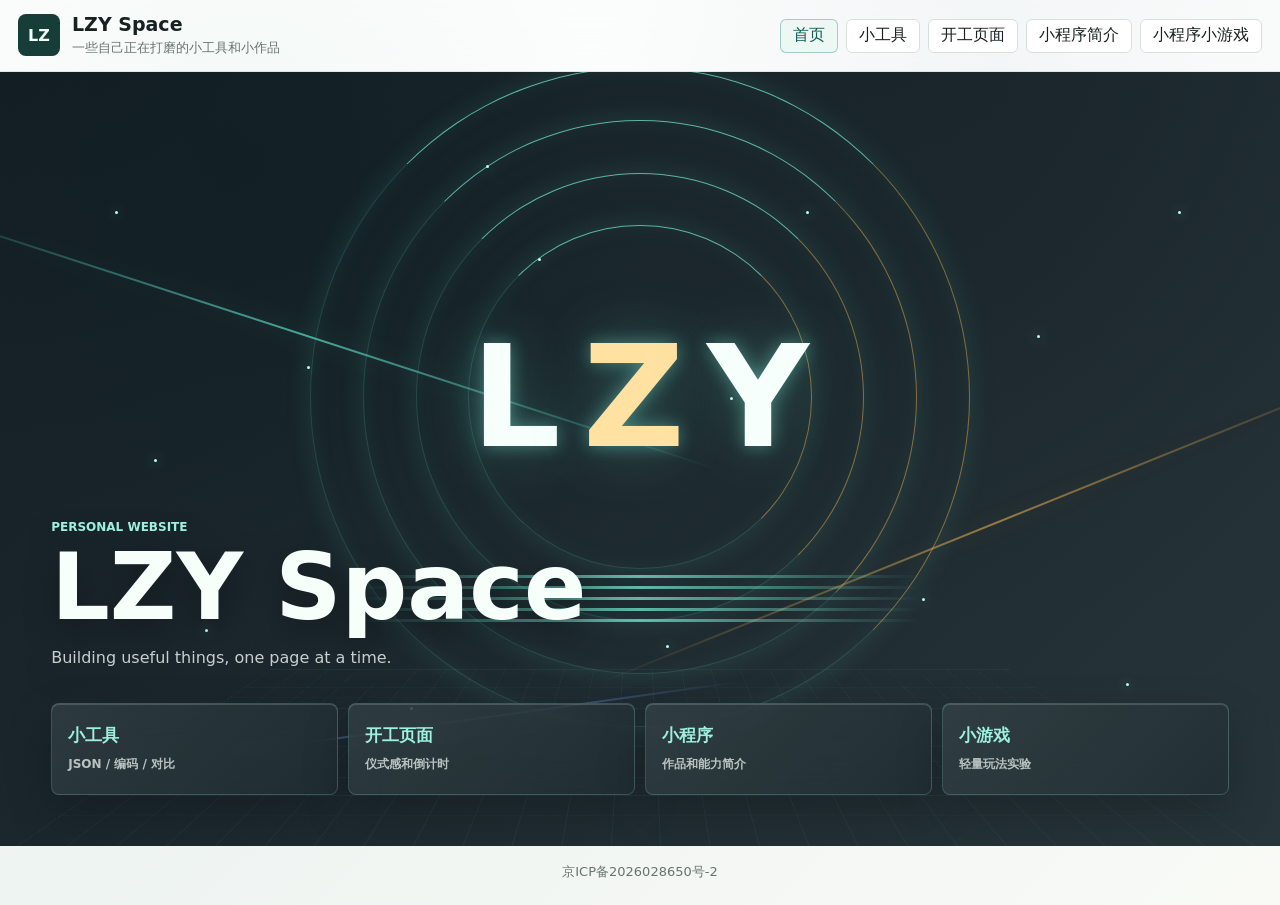
==== commit 6d44d5e4: "Update personal homepage" ====
--- a/index.html
+++ b/index.html
@@ -3,54 +3,86 @@
   <head>
     <meta charset="UTF-8" />
     <meta name="viewport" content="width=device-width, initial-scale=1.0" />
-    <title>LZY JSON</title>
-    <link rel="stylesheet" href="./styles.css?v=20260625-beian1" />
+    <title>LZY 个人网站</title>
+    <link rel="stylesheet" href="./styles.css?v=20260625-home3" />
   </head>
   <body>
-    <main class="app-shell entry-shell">
-      <header class="topbar">
-        <div class="brand">
-          <span class="brand-mark">{ }</span>
+    <main class="app-shell home-shell">
+      <header class="topbar home-topbar">
+        <a class="brand home-brand" href="./index.html" aria-label="回到首页">
+          <span class="brand-mark">LZ</span>
           <div>
-            <h1>LZY JSON</h1>
-            <p>少一点干扰，多一点真正顺手的 JSON 工具</p>
+            <h1>LZY Space</h1>
+            <p>一些自己正在打磨的小工具和小作品</p>
+          </div>
+        </a>
+        <nav class="top-actions" aria-label="主导航">
+          <a class="icon-btn link-btn active" href="./index.html">首页</a>
+          <a class="icon-btn link-btn" href="./parse.html">小工具</a>
+          <a class="icon-btn link-btn" href="./workday.html">开工页面</a>
+          <a class="icon-btn link-btn" href="./miniapp.html">小程序简介</a>
+          <a class="icon-btn link-btn" href="./minigame.html">小程序小游戏</a>
+        </nav>
+      </header>
+
+      <section class="home-hero visual-home" aria-label="个人网站首页">
+        <div class="visual-stage" aria-hidden="true">
+          <span class="stage-grid"></span>
+          <span class="stage-scanline"></span>
+          <span class="stage-beam beam-a"></span>
+          <span class="stage-beam beam-b"></span>
+          <span class="stage-beam beam-c"></span>
+          <div class="stage-rings">
+            <span></span>
+            <span></span>
+            <span></span>
+            <span></span>
+          </div>
+          <div class="stage-core">
+            <span>L</span>
+            <span>Z</span>
+            <span>Y</span>
+          </div>
+          <div class="stage-particles">
+            <i></i><i></i><i></i><i></i><i></i><i></i><i></i><i></i>
+            <i></i><i></i><i></i><i></i><i></i><i></i><i></i><i></i>
+          </div>
+          <div class="stage-lines">
+            <span></span>
+            <span></span>
+            <span></span>
+            <span></span>
+            <span></span>
           </div>
         </div>
-        <div class="top-actions">
-          <a class="icon-btn link-btn" href="./parse.html">JSON 解析</a>
-          <a class="icon-btn link-btn" href="./compare.html">JSON 对比</a>
-          <a class="icon-btn link-btn" href="./merge.html">JSON 合并</a>
-          <a class="icon-btn link-btn" href="./escape.html">转义</a>
-          <a class="icon-btn link-btn" href="./workday.html">开工仪式</a>
+
+        <div class="visual-title">
+          <span>Personal Website</span>
+          <h2>LZY Space</h2>
+          <p>Building useful things, one page at a time.</p>
         </div>
-      </header>
 
-      <section class="entry-main">
-        <div class="entry-grid">
-          <a class="entry-card" href="./parse.html">
-            <strong>JSON 解析</strong>
-            <span>从日志、截断文本、转义字符串里提取和查看 JSON</span>
+        <nav class="home-quick-entry" aria-label="首页入口">
+          <a href="./parse.html">
+            <span>小工具</span>
+            <strong>JSON / 编码 / 对比</strong>
           </a>
-          <a class="entry-card" href="./compare.html">
-            <strong>JSON 对比</strong>
-            <span>用类似 diff 的方式比较两份 JSON 的差异</span>
+          <a href="./workday.html">
+            <span>开工页面</span>
+            <strong>仪式感和倒计时</strong>
           </a>
-          <a class="entry-card" href="./merge.html">
-            <strong>JSON 合并</strong>
-            <span>深度合并两份 JSON，支持数组追加</span>
+          <a href="./miniapp.html">
+            <span>小程序</span>
+            <strong>作品和能力简介</strong>
           </a>
-          <a class="entry-card" href="./escape.html">
-            <strong>转义</strong>
-            <span>处理 JSON 字符串、中文 Unicode 和 URL 编码</span>
+          <a href="./minigame.html">
+            <span>小游戏</span>
+            <strong>轻量玩法实验</strong>
           </a>
-          <a class="entry-card" href="./workday.html">
-            <strong>开工仪式</strong>
-            <span>用一段电影感开场进入工作状态，然后看见下班倒计时</span>
-          </a>
-        </div>
+        </nav>
       </section>
 
-      <footer class="site-footer">
+      <footer class="site-footer home-footer">
         <a href="https://beian.miit.gov.cn/" target="_blank" rel="noopener noreferrer">京ICP备2026028650号-2</a>
       </footer>
     </main>
--- a/styles.css
+++ b/styles.css
@@ -1160,6 +1160,874 @@
   line-height: 1.6;
 }
 
+.home-shell {
+  position: relative;
+  overflow: hidden;
+  background:
+    radial-gradient(circle at 18% 18%, rgba(15, 123, 104, 0.16), transparent 28%),
+    radial-gradient(circle at 78% 10%, rgba(60, 92, 135, 0.16), transparent 30%),
+    linear-gradient(135deg, #f7faf7 0%, #eef4f2 44%, #f9faf6 100%);
+}
+
+.home-topbar {
+  position: sticky;
+  top: 0;
+  z-index: 10;
+  border-bottom-color: rgba(217, 224, 220, 0.72);
+  background: rgba(255, 255, 255, 0.72);
+}
+
+.home-brand {
+  color: inherit;
+  text-decoration: none;
+}
+
+.link-btn.active,
+.home-topbar .link-btn:hover {
+  border-color: rgba(15, 123, 104, 0.34);
+  background: #edf7f4;
+  color: #0b5f52;
+}
+
+.home-hero {
+  position: relative;
+  min-height: clamp(560px, 74vh, 760px);
+  display: grid;
+  grid-template-columns: minmax(280px, 0.95fr) minmax(320px, 0.82fr);
+  align-items: center;
+  gap: 36px;
+  padding: clamp(34px, 6vw, 74px);
+}
+
+.home-ambient {
+  position: absolute;
+  inset: 0;
+  overflow: hidden;
+  pointer-events: none;
+}
+
+.home-light {
+  position: absolute;
+  width: 280px;
+  height: 280px;
+  border-radius: 999px;
+  filter: blur(14px);
+  opacity: 0.56;
+  animation: floatLight 9s ease-in-out infinite;
+}
+
+.home-light.one {
+  left: 6%;
+  top: 16%;
+  background: rgba(15, 123, 104, 0.2);
+}
+
+.home-light.two {
+  right: 8%;
+  top: 8%;
+  background: rgba(43, 74, 122, 0.18);
+  animation-delay: -3s;
+}
+
+.home-light.three {
+  right: 24%;
+  bottom: 8%;
+  background: rgba(169, 119, 44, 0.15);
+  animation-delay: -6s;
+}
+
+.home-gridline {
+  position: absolute;
+  inset: 0;
+  background-image:
+    linear-gradient(rgba(22, 61, 55, 0.055) 1px, transparent 1px),
+    linear-gradient(90deg, rgba(22, 61, 55, 0.055) 1px, transparent 1px);
+  background-size: 42px 42px;
+  mask-image: linear-gradient(to bottom, transparent, #000 16%, #000 82%, transparent);
+  animation: gridDrift 20s linear infinite;
+}
+
+.home-copy,
+.home-orbit,
+.home-entry-section,
+.profile-hero,
+.profile-grid {
+  position: relative;
+  z-index: 1;
+}
+
+.home-eyebrow,
+.home-card-kicker {
+  display: inline-flex;
+  width: max-content;
+  align-items: center;
+  min-height: 24px;
+  padding: 0 9px;
+  border: 1px solid rgba(15, 123, 104, 0.22);
+  border-radius: 999px;
+  background: rgba(255, 255, 255, 0.64);
+  color: #0c6658;
+  font-size: 12px;
+  font-weight: 800;
+}
+
+.home-copy h2 {
+  max-width: 780px;
+  margin-top: 18px;
+  font-size: clamp(40px, 7vw, 78px);
+  line-height: 1.02;
+  font-weight: 850;
+}
+
+.home-copy p {
+  max-width: 680px;
+  margin-top: 20px;
+  color: #53625e;
+  font-size: 17px;
+  line-height: 1.85;
+}
+
+.home-cta {
+  display: flex;
+  flex-wrap: wrap;
+  gap: 10px;
+  margin-top: 28px;
+}
+
+.primary-link,
+.secondary-link,
+.card-actions a {
+  min-height: 38px;
+  display: inline-flex;
+  align-items: center;
+  justify-content: center;
+  padding: 0 15px;
+  border-radius: 7px;
+  text-decoration: none;
+  font-weight: 750;
+}
+
+.primary-link {
+  border: 1px solid #0f6e5e;
+  background: #0f6e5e;
+  color: #fff;
+  box-shadow: 0 14px 34px rgba(15, 110, 94, 0.22);
+}
+
+.secondary-link,
+.card-actions a {
+  border: 1px solid var(--line);
+  background: rgba(255, 255, 255, 0.74);
+  color: var(--ink);
+}
+
+.home-orbit {
+  min-height: 460px;
+  display: grid;
+  place-items: center;
+  border: 1px solid rgba(217, 224, 220, 0.88);
+  border-radius: 8px;
+  background:
+    linear-gradient(135deg, rgba(255, 255, 255, 0.76), rgba(238, 244, 242, 0.56)),
+    radial-gradient(circle at 52% 50%, rgba(15, 123, 104, 0.1), transparent 36%);
+  box-shadow: 0 28px 80px rgba(20, 35, 30, 0.14);
+  overflow: hidden;
+}
+
+.home-orbit::before,
+.home-orbit::after {
+  content: "";
+  position: absolute;
+  border: 1px solid rgba(15, 123, 104, 0.18);
+  border-radius: 50%;
+  animation: orbitSpin 18s linear infinite;
+}
+
+.home-orbit::before {
+  width: 310px;
+  height: 310px;
+}
+
+.home-orbit::after {
+  width: 430px;
+  height: 430px;
+  animation-direction: reverse;
+  animation-duration: 26s;
+}
+
+.orbit-core {
+  width: 146px;
+  height: 146px;
+  display: grid;
+  place-items: center;
+  align-content: center;
+  border: 1px solid rgba(15, 123, 104, 0.22);
+  border-radius: 50%;
+  background: rgba(255, 255, 255, 0.86);
+  box-shadow: inset 0 0 0 8px rgba(15, 123, 104, 0.06);
+  color: #113d36;
+  font-weight: 850;
+}
+
+.orbit-core span {
+  font-size: 40px;
+}
+
+.orbit-core small {
+  color: var(--muted);
+  font-size: 12px;
+  font-weight: 800;
+}
+
+.orbit-dot {
+  position: absolute;
+  min-width: 64px;
+  height: 32px;
+  display: inline-flex;
+  align-items: center;
+  justify-content: center;
+  border: 1px solid rgba(217, 224, 220, 0.9);
+  border-radius: 999px;
+  background: rgba(255, 255, 255, 0.9);
+  color: #30504b;
+  font-size: 12px;
+  font-weight: 850;
+  box-shadow: 0 12px 28px rgba(20, 35, 30, 0.1);
+  animation: bob 4s ease-in-out infinite;
+}
+
+.dot-a {
+  left: 17%;
+  top: 24%;
+}
+
+.dot-b {
+  right: 13%;
+  top: 34%;
+  animation-delay: -1s;
+}
+
+.dot-c {
+  left: 20%;
+  bottom: 24%;
+  animation-delay: -2s;
+}
+
+.dot-d {
+  right: 21%;
+  bottom: 18%;
+  animation-delay: -3s;
+}
+
+.code-panel {
+  position: absolute;
+  left: 22px;
+  right: 22px;
+  bottom: 22px;
+  display: grid;
+  gap: 6px;
+  padding: 12px;
+  border: 1px solid rgba(217, 224, 220, 0.88);
+  border-radius: 8px;
+  background: rgba(18, 31, 29, 0.86);
+  color: #e8f3ef;
+  font-family: "SFMono-Regular", Consolas, "Liberation Mono", Menlo, monospace;
+  font-size: 12px;
+}
+
+.code-panel code {
+  white-space: nowrap;
+}
+
+.home-entry-section {
+  padding: 6px clamp(20px, 6vw, 74px) 54px;
+}
+
+.section-title {
+  display: grid;
+  gap: 6px;
+  margin-bottom: 16px;
+}
+
+.section-title span {
+  color: #0c6658;
+  font-size: 12px;
+  font-weight: 850;
+}
+
+.section-title h2 {
+  font-size: 26px;
+}
+
+.home-entry-grid {
+  display: grid;
+  grid-template-columns: minmax(280px, 1.35fr) repeat(2, minmax(220px, 1fr));
+  gap: 12px;
+}
+
+.home-card {
+  min-height: 218px;
+  display: grid;
+  align-content: space-between;
+  gap: 18px;
+  padding: 18px;
+  border: 1px solid rgba(217, 224, 220, 0.88);
+  border-radius: 8px;
+  background: rgba(255, 255, 255, 0.82);
+  color: var(--ink);
+  text-decoration: none;
+  box-shadow: var(--shadow);
+  transition:
+    transform 0.18s ease,
+    border-color 0.18s ease,
+    box-shadow 0.18s ease;
+}
+
+.home-card:hover {
+  transform: translateY(-3px);
+  border-color: rgba(15, 123, 104, 0.34);
+  box-shadow: 0 18px 42px rgba(20, 35, 30, 0.12);
+}
+
+.home-card.featured {
+  grid-row: span 2;
+  background:
+    linear-gradient(145deg, rgba(255, 255, 255, 0.9), rgba(237, 247, 244, 0.9)),
+    radial-gradient(circle at 90% 10%, rgba(15, 123, 104, 0.16), transparent 35%);
+}
+
+.home-card h3 {
+  margin: 12px 0 0;
+  font-size: 24px;
+  line-height: 1.2;
+}
+
+.home-card p {
+  margin-top: 12px;
+  color: #5b6864;
+  line-height: 1.75;
+}
+
+.visual-home {
+  min-height: calc(100vh - 126px);
+  grid-template-columns: 1fr;
+  grid-template-rows: minmax(0, 1fr) auto;
+  align-items: end;
+  gap: clamp(18px, 3vw, 32px);
+  padding: clamp(24px, 4vw, 54px);
+  background:
+    linear-gradient(135deg, rgba(6, 17, 24, 0.94), rgba(10, 25, 31, 0.88)),
+    radial-gradient(circle at 24% 20%, rgba(23, 151, 133, 0.24), transparent 34%),
+    radial-gradient(circle at 78% 24%, rgba(179, 132, 54, 0.18), transparent 32%);
+  isolation: isolate;
+  overflow: hidden;
+}
+
+.visual-stage {
+  position: absolute;
+  inset: 0;
+  z-index: 0;
+  overflow: hidden;
+}
+
+.stage-grid {
+  position: absolute;
+  inset: -40px;
+  background-image:
+    linear-gradient(rgba(104, 184, 169, 0.08) 1px, transparent 1px),
+    linear-gradient(90deg, rgba(104, 184, 169, 0.08) 1px, transparent 1px);
+  background-size: 54px 54px;
+  transform: perspective(760px) rotateX(58deg) translateY(12%);
+  transform-origin: center bottom;
+  animation: stageGrid 12s linear infinite;
+}
+
+.stage-scanline {
+  position: absolute;
+  inset: 0;
+  background: linear-gradient(
+    to bottom,
+    transparent 0%,
+    rgba(255, 255, 255, 0.08) 48%,
+    rgba(92, 221, 197, 0.26) 50%,
+    rgba(255, 255, 255, 0.08) 52%,
+    transparent 100%
+  );
+  opacity: 0.42;
+  transform: translateY(-100%);
+  animation: scanSweep 6.5s ease-in-out infinite;
+}
+
+.stage-beam {
+  position: absolute;
+  height: 2px;
+  width: 68vw;
+  background: linear-gradient(90deg, transparent, rgba(96, 228, 204, 0.86), transparent);
+  filter: drop-shadow(0 0 12px rgba(96, 228, 204, 0.48));
+  opacity: 0.8;
+  transform-origin: center;
+}
+
+.beam-a {
+  left: -10vw;
+  top: 34%;
+  --beam-rotate: 18deg;
+  transform: rotate(18deg);
+  animation: beamPulse 4.2s ease-in-out infinite;
+}
+
+.beam-b {
+  right: -12vw;
+  top: 58%;
+  background: linear-gradient(90deg, transparent, rgba(238, 180, 84, 0.72), transparent);
+  filter: drop-shadow(0 0 12px rgba(238, 180, 84, 0.42));
+  --beam-rotate: -22deg;
+  transform: rotate(-22deg);
+  animation: beamPulse 5.4s ease-in-out infinite reverse;
+}
+
+.beam-c {
+  left: 14vw;
+  bottom: 16%;
+  width: 44vw;
+  background: linear-gradient(90deg, transparent, rgba(141, 164, 255, 0.68), transparent);
+  filter: drop-shadow(0 0 14px rgba(141, 164, 255, 0.38));
+  --beam-rotate: -8deg;
+  transform: rotate(-8deg);
+  animation: beamPulse 6s ease-in-out infinite;
+}
+
+.stage-rings {
+  position: absolute;
+  left: 50%;
+  top: 42%;
+  width: min(62vw, 660px);
+  aspect-ratio: 1;
+  transform: translate(-50%, -50%);
+}
+
+.stage-rings span {
+  position: absolute;
+  inset: calc(var(--ring) * 8%);
+  border: 1px solid rgba(120, 238, 214, 0.18);
+  border-top-color: rgba(120, 238, 214, 0.72);
+  border-right-color: rgba(238, 180, 84, 0.5);
+  border-radius: 50%;
+  box-shadow:
+    0 0 28px rgba(96, 228, 204, 0.12),
+    inset 0 0 24px rgba(96, 228, 204, 0.06);
+  animation: ringTurn calc(12s + var(--ring) * 3s) linear infinite;
+}
+
+.stage-rings span:nth-child(1) {
+  --ring: 0;
+}
+
+.stage-rings span:nth-child(2) {
+  --ring: 1;
+  animation-direction: reverse;
+}
+
+.stage-rings span:nth-child(3) {
+  --ring: 2;
+}
+
+.stage-rings span:nth-child(4) {
+  --ring: 3;
+  animation-direction: reverse;
+}
+
+.stage-core {
+  position: absolute;
+  left: 50%;
+  top: 42%;
+  z-index: 2;
+  display: flex;
+  gap: clamp(10px, 2vw, 22px);
+  transform: translate(-50%, -50%);
+  color: #f6fffb;
+  font-size: clamp(54px, 11vw, 156px);
+  font-weight: 900;
+  letter-spacing: 0;
+  text-shadow:
+    0 0 18px rgba(120, 238, 214, 0.44),
+    0 0 64px rgba(120, 238, 214, 0.28);
+}
+
+.stage-core span {
+  display: inline-block;
+  animation: letterFloat 3.8s ease-in-out infinite;
+}
+
+.stage-core span:nth-child(2) {
+  color: #ffe1a1;
+  animation-delay: -1.1s;
+}
+
+.stage-core span:nth-child(3) {
+  animation-delay: -2.1s;
+}
+
+.stage-particles i {
+  position: absolute;
+  width: 3px;
+  height: 3px;
+  border-radius: 50%;
+  background: #b8fff1;
+  box-shadow: 0 0 14px rgba(184, 255, 241, 0.86);
+  animation: particleDrift 8s linear infinite;
+}
+
+.stage-particles i:nth-child(1) { left: 9%; top: 18%; animation-delay: -1s; }
+.stage-particles i:nth-child(2) { left: 16%; top: 72%; animation-delay: -5s; }
+.stage-particles i:nth-child(3) { left: 24%; top: 38%; animation-delay: -2s; }
+.stage-particles i:nth-child(4) { left: 32%; top: 82%; animation-delay: -7s; }
+.stage-particles i:nth-child(5) { left: 42%; top: 24%; animation-delay: -3s; }
+.stage-particles i:nth-child(6) { left: 52%; top: 74%; animation-delay: -6s; }
+.stage-particles i:nth-child(7) { left: 63%; top: 18%; animation-delay: -4s; }
+.stage-particles i:nth-child(8) { left: 72%; top: 68%; animation-delay: -8s; }
+.stage-particles i:nth-child(9) { left: 81%; top: 34%; animation-delay: -2.5s; }
+.stage-particles i:nth-child(10) { left: 88%; top: 79%; animation-delay: -6.5s; }
+.stage-particles i:nth-child(11) { left: 12%; top: 50%; animation-delay: -3.5s; }
+.stage-particles i:nth-child(12) { left: 92%; top: 18%; animation-delay: -5.5s; }
+.stage-particles i:nth-child(13) { left: 38%; top: 12%; animation-delay: -7.5s; }
+.stage-particles i:nth-child(14) { left: 57%; top: 42%; animation-delay: -1.7s; }
+.stage-particles i:nth-child(15) { left: 69%; top: 88%; animation-delay: -4.8s; }
+.stage-particles i:nth-child(16) { left: 6%; top: 86%; animation-delay: -2.8s; }
+
+.stage-lines {
+  position: absolute;
+  left: 50%;
+  bottom: 29%;
+  width: min(560px, 72vw);
+  display: grid;
+  gap: 8px;
+  transform: translateX(-50%);
+}
+
+.stage-lines span {
+  height: 3px;
+  border-radius: 999px;
+  background: linear-gradient(90deg, transparent, rgba(120, 238, 214, 0.72), transparent);
+  transform-origin: center;
+  animation: lineEqualizer 2.8s ease-in-out infinite;
+}
+
+.stage-lines span:nth-child(2) {
+  animation-delay: -0.4s;
+}
+
+.stage-lines span:nth-child(3) {
+  animation-delay: -0.8s;
+}
+
+.stage-lines span:nth-child(4) {
+  animation-delay: -1.2s;
+}
+
+.stage-lines span:nth-child(5) {
+  animation-delay: -1.6s;
+}
+
+.visual-title {
+  position: relative;
+  z-index: 3;
+  align-self: end;
+  justify-self: start;
+  max-width: min(620px, 100%);
+  margin-top: clamp(220px, 30vh, 360px);
+  color: #f7fffb;
+  text-shadow: 0 12px 34px rgba(0, 0, 0, 0.34);
+}
+
+.visual-title span {
+  color: #9df2df;
+  font-size: 12px;
+  font-weight: 850;
+  letter-spacing: 0;
+  text-transform: uppercase;
+}
+
+.visual-title h2 {
+  margin-top: 8px;
+  font-size: clamp(44px, 8vw, 92px);
+  line-height: 0.98;
+}
+
+.visual-title p {
+  margin-top: 12px;
+  color: rgba(247, 255, 251, 0.78);
+  font-size: 16px;
+  line-height: 1.6;
+}
+
+.home-quick-entry {
+  position: relative;
+  z-index: 4;
+  width: 100%;
+  display: grid;
+  grid-template-columns: repeat(4, minmax(0, 1fr));
+  gap: 10px;
+}
+
+.home-quick-entry a {
+  min-height: 92px;
+  display: grid;
+  align-content: center;
+  gap: 8px;
+  padding: 16px;
+  border: 1px solid rgba(157, 242, 223, 0.2);
+  border-radius: 8px;
+  background:
+    linear-gradient(135deg, rgba(255, 255, 255, 0.12), rgba(255, 255, 255, 0.05)),
+    rgba(11, 27, 31, 0.58);
+  color: #f7fffb;
+  text-decoration: none;
+  box-shadow:
+    0 18px 46px rgba(0, 0, 0, 0.22),
+    inset 0 1px 0 rgba(255, 255, 255, 0.16);
+  backdrop-filter: blur(18px);
+  transition:
+    transform 0.18s ease,
+    border-color 0.18s ease,
+    background 0.18s ease;
+}
+
+.home-quick-entry a:hover {
+  transform: translateY(-4px);
+  border-color: rgba(157, 242, 223, 0.54);
+  background:
+    linear-gradient(135deg, rgba(157, 242, 223, 0.18), rgba(255, 225, 161, 0.08)),
+    rgba(11, 27, 31, 0.7);
+}
+
+.home-quick-entry span {
+  color: #9df2df;
+  font-size: 17px;
+  font-weight: 850;
+}
+
+.home-quick-entry strong {
+  color: rgba(247, 255, 251, 0.7);
+  font-size: 12px;
+  font-weight: 650;
+  line-height: 1.5;
+}
+
+@keyframes stageGrid {
+  from {
+    background-position: 0 0;
+  }
+
+  to {
+    background-position: 0 54px;
+  }
+}
+
+@keyframes scanSweep {
+  0%,
+  18% {
+    transform: translateY(-100%);
+  }
+
+  55% {
+    transform: translateY(100%);
+  }
+
+  100% {
+    transform: translateY(100%);
+  }
+}
+
+@keyframes beamPulse {
+  0%,
+  100% {
+    opacity: 0.34;
+    transform: translateX(-3%) rotate(var(--beam-rotate, 18deg));
+  }
+
+  50% {
+    opacity: 0.88;
+    transform: translateX(3%) rotate(var(--beam-rotate, 18deg));
+  }
+}
+
+@keyframes ringTurn {
+  from {
+    transform: rotate(0deg) scale(1);
+  }
+
+  50% {
+    transform: rotate(180deg) scale(1.025);
+  }
+
+  to {
+    transform: rotate(360deg) scale(1);
+  }
+}
+
+@keyframes letterFloat {
+  0%,
+  100% {
+    transform: translateY(0);
+  }
+
+  50% {
+    transform: translateY(-12px);
+  }
+}
+
+@keyframes particleDrift {
+  from {
+    transform: translate3d(0, 26px, 0);
+    opacity: 0;
+  }
+
+  20%,
+  78% {
+    opacity: 0.86;
+  }
+
+  to {
+    transform: translate3d(36px, -44px, 0);
+    opacity: 0;
+  }
+}
+
+@keyframes lineEqualizer {
+  0%,
+  100% {
+    transform: scaleX(0.42);
+    opacity: 0.26;
+  }
+
+  50% {
+    transform: scaleX(1);
+    opacity: 0.82;
+  }
+}
+
+.card-actions {
+  display: flex;
+  flex-wrap: wrap;
+  gap: 8px;
+}
+
+.profile-page {
+  background:
+    radial-gradient(circle at 12% 10%, rgba(15, 123, 104, 0.14), transparent 26%),
+    radial-gradient(circle at 86% 12%, rgba(169, 119, 44, 0.12), transparent 28%),
+    #f6f8f5;
+}
+
+.profile-hero {
+  min-height: 360px;
+  display: grid;
+  align-items: end;
+  padding: clamp(38px, 7vw, 88px);
+  border-bottom: 1px solid rgba(217, 224, 220, 0.74);
+  background:
+    linear-gradient(120deg, rgba(255, 255, 255, 0.72), rgba(238, 244, 242, 0.34)),
+    repeating-linear-gradient(90deg, rgba(22, 61, 55, 0.06), rgba(22, 61, 55, 0.06) 1px, transparent 1px, transparent 54px);
+}
+
+.profile-hero h2 {
+  max-width: 760px;
+  margin-top: 18px;
+  font-size: clamp(36px, 6vw, 68px);
+  line-height: 1.04;
+}
+
+.profile-hero p {
+  max-width: 720px;
+  margin-top: 18px;
+  color: #53625e;
+  font-size: 16px;
+  line-height: 1.85;
+}
+
+.game-hero {
+  background:
+    linear-gradient(120deg, rgba(255, 255, 255, 0.72), rgba(240, 245, 240, 0.4)),
+    radial-gradient(circle at 76% 24%, rgba(15, 123, 104, 0.16), transparent 30%),
+    repeating-linear-gradient(0deg, rgba(22, 61, 55, 0.055), rgba(22, 61, 55, 0.055) 1px, transparent 1px, transparent 48px);
+}
+
+.profile-grid {
+  display: grid;
+  grid-template-columns: repeat(3, minmax(0, 1fr));
+  gap: 12px;
+  padding: 24px clamp(20px, 6vw, 74px) 54px;
+}
+
+.profile-block {
+  min-height: 210px;
+  padding: 18px;
+  border: 1px solid rgba(217, 224, 220, 0.9);
+  border-radius: 8px;
+  background: rgba(255, 255, 255, 0.84);
+  box-shadow: var(--shadow);
+}
+
+.profile-block span {
+  color: #0c6658;
+  font-size: 12px;
+  font-weight: 850;
+}
+
+.profile-block h3 {
+  margin: 14px 0 0;
+  font-size: 21px;
+}
+
+.profile-block p {
+  margin-top: 12px;
+  color: #5b6864;
+  line-height: 1.75;
+}
+
+@keyframes floatLight {
+  0%,
+  100% {
+    transform: translate3d(0, 0, 0) scale(1);
+  }
+
+  50% {
+    transform: translate3d(24px, -18px, 0) scale(1.08);
+  }
+}
+
+@keyframes gridDrift {
+  from {
+    background-position: 0 0;
+  }
+
+  to {
+    background-position: 42px 42px;
+  }
+}
+
+@keyframes orbitSpin {
+  from {
+    transform: rotate(0deg);
+  }
+
+  to {
+    transform: rotate(360deg);
+  }
+}
+
+@keyframes bob {
+  0%,
+  100% {
+    transform: translateY(0);
+  }
+
+  50% {
+    transform: translateY(-9px);
+  }
+}
+
 .compare-workspace {
   min-height: 0;
   display: grid;
@@ -2052,6 +2920,18 @@
 }
 
 @media (prefers-reduced-motion: reduce) {
+  .home-light,
+  .home-gridline,
+  .home-orbit::before,
+  .home-orbit::after,
+  .orbit-dot,
+  .stage-grid,
+  .stage-scanline,
+  .stage-beam,
+  .stage-rings span,
+  .stage-core span,
+  .stage-particles i,
+  .stage-lines span,
   .ritual-text-main,
   .intro-ambient-a,
   .intro-ambient-b,
@@ -2067,6 +2947,7 @@
   .ritual-intro.intro-complete,
   .countdown-stage.stage-ready {
     animation-duration: 1ms;
+    animation-iteration-count: 1;
   }
 }
 
@@ -2104,8 +2985,62 @@
   .diff-input-row,
   .diff-row,
   .compare-grid,
-  .entry-grid {
+  .entry-grid,
+  .home-hero,
+  .home-entry-grid,
+  .profile-grid {
     grid-template-columns: 1fr;
+  }
+
+  .home-hero {
+    min-height: auto;
+    gap: 24px;
+    padding: 34px 18px 28px;
+  }
+
+  .visual-home {
+    min-height: calc(100vh - 128px);
+  }
+
+  .home-copy h2 {
+    font-size: 42px;
+  }
+
+  .visual-title {
+    margin-top: min(44vh, 300px);
+  }
+
+  .home-quick-entry {
+    grid-template-columns: repeat(2, minmax(0, 1fr));
+  }
+
+  .home-quick-entry a {
+    min-height: 82px;
+  }
+
+  .home-orbit {
+    min-height: 390px;
+  }
+
+  .home-entry-section {
+    padding: 8px 18px 38px;
+  }
+
+  .home-card.featured {
+    grid-row: auto;
+  }
+
+  .profile-hero {
+    min-height: 320px;
+    padding: 36px 18px;
+  }
+
+  .profile-hero h2 {
+    font-size: 40px;
+  }
+
+  .profile-grid {
+    padding: 18px 18px 38px;
   }
 
   .compare-workspace {
@@ -2155,6 +3090,93 @@
 }
 
 @media (max-width: 520px) {
+  .home-copy h2,
+  .profile-hero h2 {
+    font-size: 34px;
+  }
+
+  .home-copy p,
+  .profile-hero p {
+    font-size: 15px;
+  }
+
+  .home-orbit {
+    min-height: 340px;
+  }
+
+  .visual-home {
+    padding: 24px 16px;
+  }
+
+  .stage-rings {
+    top: 35%;
+    width: 82vw;
+  }
+
+  .stage-core {
+    top: 35%;
+    font-size: 56px;
+  }
+
+  .stage-lines {
+    bottom: 42%;
+    width: 82vw;
+  }
+
+  .visual-title {
+    margin-top: min(36vh, 240px);
+  }
+
+  .visual-title h2 {
+    font-size: 42px;
+  }
+
+  .home-quick-entry {
+    gap: 8px;
+  }
+
+  .home-quick-entry a {
+    min-height: 76px;
+    padding: 12px;
+  }
+
+  .home-quick-entry span {
+    font-size: 15px;
+  }
+
+  .home-quick-entry strong {
+    font-size: 11px;
+  }
+
+  .home-orbit::before {
+    width: 230px;
+    height: 230px;
+  }
+
+  .home-orbit::after {
+    width: 320px;
+    height: 320px;
+  }
+
+  .orbit-core {
+    width: 118px;
+    height: 118px;
+  }
+
+  .orbit-core span {
+    font-size: 32px;
+  }
+
+  .orbit-dot {
+    min-width: 56px;
+  }
+
+  .code-panel {
+    left: 12px;
+    right: 12px;
+    bottom: 12px;
+  }
+
   .ritual-text,
   .countdown-copy h1 {
     font-size: 34px;
